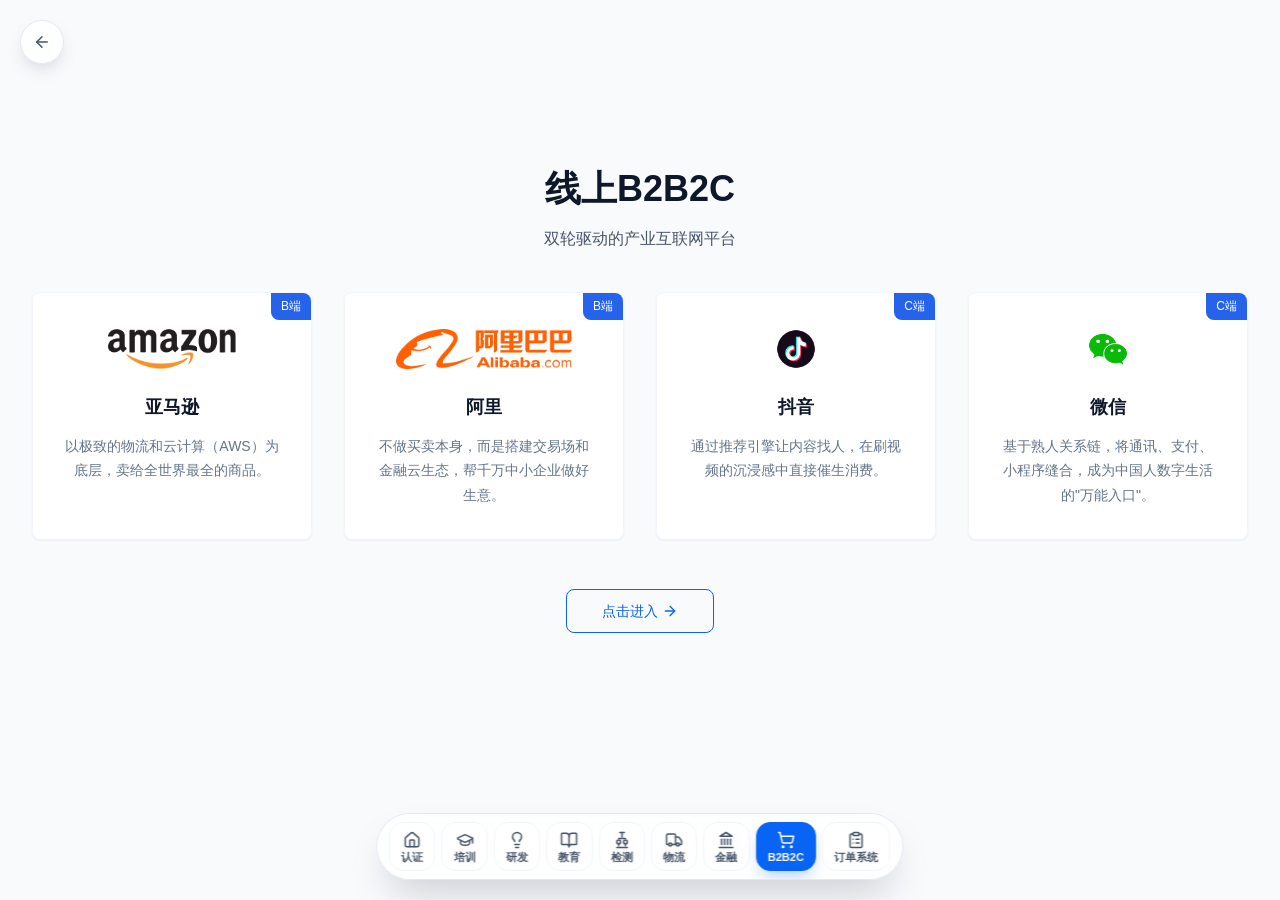
==== b2b2c.html @ 05de0dec "feat: 拆分九模块为独立页面，认证为首页，底部悬浮Dock导航" ====
<!DOCTYPE html>
<html lang="zh-CN">
<head>
  <meta charset="UTF-8" />
  <meta name="viewport" content="width=device-width, initial-scale=1.0" />
  <title>线上B2B2C · EDI 供应链协同平台</title>
  <meta name="description" content="亚马逊、阿里、抖音、微信，双轮驱动的产业互联网平台" />
  <link rel="stylesheet" href="css/style.css?v=20260826a" />
</head>
<body>

  <!-- 返回首页（浮动，不占用导航位） -->
  <a class="back-home" href="index.html" aria-label="返回首页">
    <svg class="icon" viewBox="0 0 24 24" fill="none" stroke="currentColor" stroke-width="2" stroke-linecap="round" stroke-linejoin="round" aria-hidden="true">
      <path d="m12 19-7-7 7-7" />
      <path d="M19 12H5" />
    </svg>
    <span class="back-home-tip">返回首页</span>
  </a>

  <!-- ============================================================
       线上B2B2C（独立模块页）
  ============================================================ -->
    <section class="section bg-slate-50" id="b2b2c">
    <div class="container">
      <header class="section-header reveal">
        <h2 class="section-title">线上B2B2C</h2>
        <p class="section-subtitle">双轮驱动的产业互联网平台</p>
      </header>

      <div class="card-grid card-grid-4 stagger">
        <article class="card-b2b2c card-hover-soft">
          <span class="b2b2c-badge">B端</span>
          <div class="b2b2c-logo">
            <img src="images/b2b2c/amazon.png" alt="亚马逊" />
          </div>
          <h3>亚马逊</h3>
          <p>以极致的物流和云计算（AWS）为底层，卖给全世界最全的商品。</p>
        </article>

        <article class="card-b2b2c card-hover-soft">
          <span class="b2b2c-badge">B端</span>
          <div class="b2b2c-logo">
            <img src="images/b2b2c/alibaba.png" alt="阿里" />
          </div>
          <h3>阿里</h3>
          <p>不做买卖本身，而是搭建交易场和金融云生态，帮千万中小企业做好生意。</p>
        </article>

        <article class="card-b2b2c card-hover-soft">
          <span class="b2b2c-badge">C端</span>
          <div class="b2b2c-logo">
            <img src="images/b2b2c/douyin.png" alt="抖音" />
          </div>
          <h3>抖音</h3>
          <p>通过推荐引擎让内容找人，在刷视频的沉浸感中直接催生消费。</p>
        </article>

        <article class="card-b2b2c card-hover-soft">
          <span class="b2b2c-badge">C端</span>
          <div class="b2b2c-logo">
            <img src="images/b2b2c/wechat.png" alt="微信" />
          </div>
          <h3>微信</h3>
          <p>基于熟人关系链，将通讯、支付、小程序缝合，成为中国人数字生活的"万能入口"。</p>
        </article>
      </div>

      <div class="section-footer reveal">
        <a href="order.html" class="btn-outline">
          点击进入
          <svg class="icon" viewBox="0 0 24 24" fill="none" stroke="currentColor" stroke-width="2" stroke-linecap="round" stroke-linejoin="round" aria-hidden="true">
            <path d="M5 12h14" />
            <path d="m12 5 7 7-7 7" />
          </svg>
        </a>
      </div>
    </div>
  </section>

  <script src="js/main.js?v=20260826a"></script>
</body>
</html>
---- css/style.css ----
/* ============================================================
   EDI 供应链协同平台 — 纯静态版样式表
   对应原 Next.js + Tailwind + framer-motion 的全部视觉效果
   ============================================================ */

/* ---------- 基础 ---------- */
*,
*::before,
*::after {
  margin: 0;
  padding: 0;
  box-sizing: border-box;
}

html {
  scroll-behavior: smooth;
}

body {
  font-family: -apple-system, BlinkMacSystemFont, "Segoe UI", "PingFang SC",
    "Hiragino Sans GB", "Microsoft YaHei", "Helvetica Neue", Arial, sans-serif;
  background: #ffffff;
  color: #0f172a; /* slate-900 */
  line-height: 1.6;
  -webkit-font-smoothing: antialiased;
  -moz-osx-font-smoothing: grayscale;
}

img {
  display: block;
  max-width: 100%;
}

a {
  text-decoration: none;
  color: inherit;
}

button {
  font-family: inherit;
  border: none;
  background: none;
  cursor: pointer;
}

.icon {
  width: 1em;
  height: 1em;
  flex-shrink: 0;
}

/* ---------- 布局 ---------- */
.section {
  padding: 4rem 0; /* py-16 */
  min-height: 0;
  overflow: hidden;
}

.container {
  max-width: 80rem; /* max-w-7xl */
  margin: 0 auto;
  padding: 0 1rem; /* px-4 */
}

.section-header {
  text-align: center;
  margin-bottom: 2.5rem; /* mb-10 */
}

.section-title {
  font-size: 1.875rem; /* text-3xl */
  font-weight: 700;
  color: #0f172a;
  margin-bottom: 1rem;
  line-height: 1.2;
}

.section-subtitle {
  color: #475569; /* slate-600 */
  max-width: 42rem;
  margin: 0 auto;
}

.section-footer {
  text-align: center;
  margin-top: 3rem; /* mt-12 */
}

/* ---------- 通用按钮 ---------- */
.btn-outline {
  display: inline-flex;
  align-items: center;
  justify-content: center;
  gap: 0.25rem;
  width: 148px;
  height: 44px;
  border-radius: 8px;
  border: 1px solid #0864f4;
  color: #0864f4;
  font-size: 0.875rem; /* text-sm */
  font-weight: 500;
  transition: background-color 0.2s, color 0.2s, transform 0.2s;
  vertical-align: middle;
}

.btn-outline .icon {
  width: 1rem;
  height: 1rem;
  transition: transform 0.2s;
}

.btn-outline:hover {
  background-color: #0864f4;
  color: #ffffff;
}

.btn-outline:hover .icon {
  transform: translateX(4px);
}

.mb-8 { margin-bottom: 2rem; }
.mb-10 { margin-bottom: 2.5rem; }

/* ---------- 徽章胶囊 ---------- */
.badge-pill {
  display: inline-flex;
  align-items: center;
  gap: 0.5rem;
  padding: 0.375rem 1rem; /* py-1.5 px-4 */
  margin-bottom: 1.25rem;
  border-radius: 8px;
  background: #eff6ff; /* blue-50 */
  border: 1px solid #dbeafe; /* blue-100 */
  color: #0864f4;
  font-size: 0.875rem;
  font-weight: 500;
}

.badge-pill .icon {
  width: 1rem;
  height: 1rem;
}

.badge-blue {
  padding: 0.5rem 1rem; /* py-2 px-4 */
  border: 1px solid #bfdbfe; /* blue-200 */
  color: #1d4ed8; /* blue-700 */
}

/* ============================================================
   1. Hero / 认证
   ============================================================ */
.section-hero {
  padding-top: 6rem; /* pt-24 */
  padding-bottom: 4rem; /* pb-16 */
}

.hero-grid {
  display: grid;
  grid-template-columns: 1fr;
  gap: 3rem; /* gap-12 */
  align-items: center;
}

.hero-desc {
  color: #475569;
  line-height: 1.75;
  margin-bottom: 1rem;
}

.hero-desc strong {
  color: #0f172a;
  font-weight: 500;
}

/* ---------- 认证视觉 ---------- */
.cert-visual {
  position: relative;
  aspect-ratio: 1 / 1;
  max-width: 32rem; /* max-w-lg */
  margin: 0 auto;
}

.ring {
  position: absolute;
  border-radius: 50%;
  border-style: dashed;
}

.ring-outer {
  inset: 0;
  border: 1px solid #e2e8f0; /* slate-200 */
  animation: spin-cw 36s linear infinite;
}

.ring-inner {
  inset: 2rem; /* inset-8 */
  border: 1px solid #dbeafe; /* blue-100 */
  animation: spin-ccw 26s linear infinite;
}

@keyframes spin-cw {
  to { transform: rotate(360deg); }
}

@keyframes spin-ccw {
  to { transform: rotate(-360deg); }
}

.cert-core {
  position: absolute;
  inset: 0;
  display: flex;
  align-items: center;
  justify-content: center;
}

/* 主圆内层相对容器：w-64 h-64 → sm:w-80 sm:h-80 */
.cert-core .cert-inner-wrap {
  position: relative;
  width: 16rem;  /* w-64 */
  height: 16rem;
}

@media (min-width: 640px) {
  .cert-core .cert-inner-wrap {
    width: 20rem; /* sm:w-80 */
    height: 20rem;
  }
}

/* 扩散光环（首尾透明，循环无跳变） */
@keyframes ripple-ring {
  0% {
    transform: scale(1);
    opacity: 0;
  }
  15% {
    transform: scale(1.22);
    opacity: 0.25;
  }
  75%,
  100% {
    transform: scale(1.22);
    opacity: 0;
  }
}

.ripple-ring {
  position: absolute;
  inset: 0;
  border-radius: 50%;
  background: rgba(45, 212, 191, 0.25); /* teal-400/25 */
  animation: ripple-ring 4.5s ease-out infinite;
  will-change: transform, opacity;
}

/* 绿色渐变主圆：极轻微呼吸 */
.cert-circle {
  position: absolute;
  inset: 0;
  border-radius: 50%;
  background: linear-gradient(135deg, #14b8a6, #059669, #115e59);
  box-shadow: 0 25px 50px -12px rgba(20, 184, 166, 0.3);
  animation: breath 5s ease-in-out infinite;
}

@keyframes breath {
  0%,
  100% {
    transform: scale(1);
  }
  50% {
    transform: scale(1.03);
  }
}

/* 中心白色圆盘 */
.cert-inner {
  position: absolute;
  inset: 1rem; /* inset-4 */
  border-radius: 50%;
  background: #ffffff;
  display: flex;
  flex-direction: column; /* 上下排布：图标在上、文字在下 */
  align-items: center;
  justify-content: center;
  text-align: center;
}

.cert-logo {
  width: 5rem; /* w-20 */
  height: 5rem;
  margin: 0 auto 1rem;
  border-radius: 50%;
  background: #f0fdfa; /* teal-50 */
  display: flex;
  align-items: center;
  justify-content: center;
  box-shadow: inset 0 2px 4px 0 rgba(0, 0, 0, 0.06);
}

.cert-logo .icon {
  width: 2.5rem; /* w-10 */
  height: 2.5rem;
  color: #0d9488; /* teal-600 */
}

.cert-name {
  font-size: 1.5rem; /* text-2xl */
  font-weight: 700;
  color: #0f172a;
  line-height: 1.2;
}

.cert-sub {
  font-size: 0.875rem; /* text-sm */
  color: #64748b; /* slate-500 */
}

/* 卫星圆点 */
.satellite {
  position: absolute;
  width: 2.5rem; /* w-10 */
  height: 2.5rem;
  margin-left: -1.25rem;
  margin-top: -1.25rem;
  border-radius: 50%;
  background: #ffffff;
  box-shadow: 0 10px 15px -3px rgba(15, 23, 42, 0.1);
  display: flex;
  align-items: center;
  justify-content: center;
  opacity: 0; /* 依次入场动画起始隐藏 */
  animation: sat-in 0.6s cubic-bezier(0.22, 1, 0.36, 1) both;
}

/* 认证卫星图标依次进入画面 */
@keyframes sat-in {
  0%   { opacity: 0; transform: scale(0.4) translateY(14px); }
  60%  { opacity: 1; transform: scale(1.1) translateY(-3px); }
  100% { opacity: 1; transform: scale(1) translateY(0); }
}

/* 依次延迟（cert-inner-wrap 子元素第 5~10 个） */
.satellite:nth-child(5)  { animation-delay: 0.15s; }
.satellite:nth-child(6)  { animation-delay: 0.28s; }
.satellite:nth-child(7)  { animation-delay: 0.41s; }
.satellite:nth-child(8)  { animation-delay: 0.54s; }
.satellite:nth-child(9)  { animation-delay: 0.67s; }
.satellite:nth-child(10) { animation-delay: 0.8s; }

.satellite .icon {
  width: 1.25rem; /* w-5 */
  height: 1.25rem;
  color: #0d9488; /* teal-600 */
}

/* ============================================================
   2. 培训 / 4. 教育 / 7. 供应链金融 — 通用卡片
   ============================================================ */
.bg-white { background: #ffffff; }
.bg-slate-50 { background: #f8fafc; }

.card-grid {
  display: grid;
  grid-template-columns: 1fr;
  gap: 1.5rem; /* gap-6 */
}

@media (min-width: 640px) {
  .card-grid {
    grid-template-columns: repeat(2, 1fr); /* sm:grid-cols-2 */
  }
}

@media (min-width: 1024px) {
  .card-grid-3 {
    grid-template-columns: repeat(3, 1fr); /* lg:grid-cols-3 */
  }
  .card-grid-4 {
    grid-template-columns: repeat(4, 1fr); /* lg:grid-cols-4 */
  }
  .card-grid {
    gap: 2rem; /* lg:gap-8 */
  }
}

.card {
  height: 100%;
  border-radius: 8px;
  background: #ffffff;
  border: 1px solid #f1f5f9; /* slate-100 */
  box-shadow: 0 1px 2px 0 rgba(15, 23, 42, 0.05);
  overflow: hidden;
  display: flex;
  flex-direction: column;
}

.card-hover {
  transition: box-shadow 0.3s, transform 0.3s;
}

/* 特异性需高于 .stagger.in-view > * 的 transform:none，否则 hover 上移会被覆盖 */
.card-grid .card-hover:hover {
  box-shadow: 0 20px 25px -5px rgba(15, 23, 42, 0.1);
  transform: translateY(-8px);
}

.card-hover-soft {
  transition: box-shadow 0.3s, transform 0.3s;
}

.card-hover-soft:hover {
  box-shadow: 0 20px 25px -5px rgba(15, 23, 42, 0.1);
  transform: translateY(-6px);
}

/* 供应链金融卡片 hover 标题变蓝 */
.card-hover-soft h3 {
  transition: color 0.3s ease;
}

.card-hover-soft:hover h3 {
  color: #2563eb; /* blue-600 */
}

/* 教育 / 供应链金融：卡片 hover 上移动效（在 card-hover 基础上加强） */
.card-grid-3 .card:hover {
  box-shadow: 0 24px 32px -8px rgba(15, 23, 42, 0.14);
  transform: translateY(-12px);
}

.card-img {
  position: relative;
  height: 190px;
  overflow: hidden;
  background: #f1f5f9;
}

.card-img-lg {
  height: 220px;
}

@media (min-width: 640px) {
  .card-img-lg {
    height: 240px;
  }
}

.card-img-16-9 {
  aspect-ratio: 16 / 9;
  height: auto;
}

.card-img img {
  width: 100%;
  height: 100%;
  object-fit: cover;
  transition: transform 0.5s;
}

.card:hover .card-img img {
  transform: scale(1.05);
}

.card-img-overlay {
  position: absolute;
  inset: 0;
  background: linear-gradient(to top, rgba(0, 0, 0, 0.3), transparent);
  opacity: 0;
  transition: opacity 0.3s;
}

.card:hover .card-img-overlay {
  opacity: 1;
}

.card-body {
  padding: 1.5rem; /* p-6 */
  flex: 1;
}

.card-body h3 {
  font-size: 1.125rem; /* text-lg */
  font-weight: 600;
  color: #0f172a;
  margin-bottom: 0.75rem;
  line-height: 1.4;
}

.card-body p {
  font-size: 0.875rem; /* text-sm */
  color: #475569;
  line-height: 1.75;
}

.card-title-line {
  display: flex;
  align-items: baseline;
  gap: 0.5rem;
  margin-bottom: 0.75rem;
}

.card-title-line h3 {
  margin-bottom: 0;
}

.card-en {
  font-size: 0.875rem;
  font-weight: 600;
  color: #2563eb; /* blue-600 */
}

/* 供应链金融文章卡片 */
.card-article h3 {
  font-weight: 700;
  margin-bottom: 0.75rem;
}

.card-article p {
  color: #64748b; /* slate-500 */
}

/* 文本截断 */
.line-clamp-1 {
  display: -webkit-box;
  -webkit-line-clamp: 1;
  -webkit-box-orient: vertical;
  overflow: hidden;
}

.line-clamp-3 {
  display: -webkit-box;
  -webkit-line-clamp: 3;
  -webkit-box-orient: vertical;
  overflow: hidden;
}

/* ============================================================
   3. 研发 — 左右分栏 + 统计
   ============================================================ */
.split-grid {
  display: grid;
  grid-template-columns: 1fr;
  gap: 3rem; /* gap-12 */
  align-items: center;
}

.split-top {
  align-items: flex-start; /* items-start */
}

@media (min-width: 1024px) {
  .split-grid {
    grid-template-columns: 1fr 1fr; /* lg:grid-cols-2 */
    gap: 4rem; /* lg:gap-16 */
  }
}

.split-text {
  max-width: 36rem; /* max-w-xl */
}

.media-frame {
  position: relative;
  aspect-ratio: 16 / 10;
  border-radius: 8px;
  overflow: hidden;
  box-shadow: 0 25px 50px -12px rgba(15, 23, 42, 0.1);
  background: #0f172a;
  transition: transform 0.3s;
}

.media-frame:hover {
  transform: scale(1.02);
}

.media-frame img {
  width: 100%;
  height: 100%;
  object-fit: cover;
}

.media-overlay {
  position: absolute;
  inset: 0;
  background: linear-gradient(to top right, rgba(15, 23, 42, 0.4), transparent, transparent);
}

/* 统计（研发：3 列） */
.stats-row-3 {
  display: grid;
  grid-template-columns: repeat(3, 1fr);
  gap: 1.5rem;
  border-top: 1px solid #f1f5f9;
  padding-top: 2rem;
}

.stat-value {
  font-size: 1.875rem; /* text-3xl */
  font-weight: 700;
  color: #0f172a;
  margin-bottom: 0.25rem;
  line-height: 1.2;
}

.stat-label {
  font-size: 0.875rem;
  color: #64748b;
}

/* ============================================================
   5. 检测 — 左中右错落图片 + 4 列统计
   ============================================================ */
.title-line {
  display: flex;
  align-items: center;
  gap: 0.75rem;
  margin-bottom: 1.5rem;
}

.title-bar {
  width: 0.25rem; /* w-1 */
  height: 1.25rem; /* h-5 */
  border-radius: 9999px;
  background: #2563eb; /* blue-600 */
}

.title-line h3 {
  font-size: 1.125rem;
  font-weight: 700;
  color: #0f172a;
}

.testing-imgs {
  position: relative;
  width: 100%;
  min-height: 330px;
  display: flex;
  align-items: flex-end;
  justify-content: center;
  gap: 0.5rem;
}

.t-img {
  width: 32%;
  object-fit: cover;
  border-radius: 0.5rem;
  transition: transform 0.3s;
}

.t-img:hover {
  transform: scale(1.02);
}

.t-img-left {
  height: 170px;
}

.t-img-center {
  height: 300px;
}

.t-img-right {
  height: 220px;
  margin-bottom: 50px;
}

/* 统计（检测：4 列） */
.stats-row-4 {
  display: grid;
  grid-template-columns: repeat(2, 1fr);
  padding: 2rem 0;
  margin-top: 2rem; /* 四组数据整体下移 32px */
}

@media (min-width: 1024px) {
  .stats-row-4 {
    grid-template-columns: repeat(4, 1fr);
  }
}

.stats-row-4 .stat {
  text-align: center;
}

.stats-row-4 .stat + .stat {
  border-left: none;
}

@media (min-width: 1024px) {
  .stats-row-4 .stat + .stat {
    border-left: 1px solid #e2e8f0; /* slate-200 */
  }
}

.stat-value-lg {
  font-size: 2.25rem; /* text-4xl */
  font-weight: 700;
  color: #0f172a;
  margin-bottom: 0.5rem;
  line-height: 1.2;
}

/* ============================================================
   6. 物流 — 文案 + 航线地图
   ============================================================ */
.section-logistics {
  padding-top: 3.5rem;
  padding-bottom: 2.5rem;
}

/* 物流板块标题上移 24px */
.section-logistics .section-header {
  margin-top: -1.5rem;
}

@media (min-width: 1024px) {
  .section-logistics {
    padding-top: 4rem;
    padding-bottom: 3.5rem;
  }
}

.logistics-grid {
  display: grid;
  grid-template-columns: 1fr;
  gap: 3rem;
  align-items: center;
}

@media (min-width: 1024px) {
  .logistics-grid {
    grid-template-columns: 2fr 3fr; /* 2/5 与 3/5 */
    gap: 4rem;
  }
}

.logistics-lead {
  font-size: 1.125rem; /* text-lg */
  font-weight: 700;
  color: #0f172a;
  line-height: 1.75;
  margin-bottom: 1rem;
}

.btn-logistics {
  display: inline-flex;
  align-items: center;
  justify-content: center;
  gap: 0.25rem;
  width: 148px;
  height: 44px;
  border-radius: 8px;
  border: 1px solid #0864f4;
  color: #0864f4;
  font-size: 0.875rem;
  font-weight: 500;
  transition: background-color 0.2s, color 0.2s, transform 0.2s;
}

.btn-logistics:hover {
  background-color: #0864f4;
  color: #ffffff;
}

.btn-logistics.active {
  background: #0864f4;
  border-color: #0864f4;
  color: #ffffff;
}

/* 物流统计 2×2 */
.logistics-stats {
  display: grid;
  grid-template-columns: repeat(2, 1fr);
  gap: 1.5rem 2rem; /* gap-x-8 gap-y-6 */
  margin-top: 2.5rem;
}

.log-stat {
  display: flex;
  flex-direction: column;
  gap: 0.25rem;
}

.log-stat-label {
  font-size: 0.875rem;
  color: #64748b;
}

.log-stat-value {
  font-size: 1.5rem;
  font-weight: 700;
  color: #0f172a;
  font-variant-numeric: tabular-nums;
  line-height: 1.2;
}

@media (min-width: 640px) {
  .log-stat-value {
    font-size: 1.875rem;
  }
}

/* 航线地图 */
.map-wrap {
  width: 100%;
  height: auto;
}

.map-wrap svg {
  display: block;
  width: 100%;
  height: auto;
}

/* ============================================================
   8. 线上 B2B2C — 徽章角标卡片
   ============================================================ */
.card-b2b2c {
  position: relative;
  height: 100%;
  display: flex;
  flex-direction: column;
  align-items: center;
  text-align: center;
  border-radius: 8px;
  background: #ffffff;
  border: 1px solid #f1f5f9;
  padding: 2rem; /* p-8 */
  box-shadow: 0 1px 2px 0 rgba(15, 23, 42, 0.05);
  transition: box-shadow 0.3s, transform 0.3s;
}

/* 卡片触发（hover）时整体上移 —— 特异性高于 .stagger.in-view > * 防止被覆盖 */
.card-grid .card-b2b2c:hover {
  box-shadow: 0 24px 32px -8px rgba(15, 23, 42, 0.14);
  transform: translateY(-12px);
}

.b2b2c-badge {
  position: absolute;
  top: 0;
  right: 0;
  padding: 0.25rem 0.625rem; /* px-2.5 py-1 */
  background: #2563eb; /* blue-600 */
  color: #ffffff;
  font-size: 0.75rem; /* text-xs */
  font-weight: 500;
  border-radius: 0 8px 0 8px;
}

.b2b2c-logo {
  height: 3rem; /* h-12 */
  display: flex;
  align-items: center;
  justify-content: center;
  margin-bottom: 1.25rem;
  transition: transform 0.3s ease;
}

/* 卡片触发（hover）时 logo 上移 */
.card-b2b2c:hover .b2b2c-logo {
  transform: translateY(-8px);
}

.b2b2c-logo img {
  height: 2.5rem; /* h-10 */
  width: auto;
  object-fit: contain;
}

.card-b2b2c h3 {
  font-size: 1.125rem;
  font-weight: 700;
  color: #0f172a;
  margin-bottom: 0.75rem;
}

.card-b2b2c p {
  flex: 1;
  font-size: 0.875rem;
  color: #64748b;
  line-height: 1.75;
}

/* ============================================================
   9. 订单系统 — Tab + AI 洞察
   ============================================================ */
.order-grid {
  display: grid;
  grid-template-columns: 1fr;
  gap: 1.5rem;
}

@media (min-width: 1024px) {
  .order-grid {
    grid-template-columns: 2fr 10fr; /* col-span-2 / col-span-10 */
    gap: 2rem;
  }
}

.order-tabs {
  display: flex;
  flex-direction: row;
  gap: 0.75rem;
}

@media (min-width: 1024px) {
  .order-tabs {
    flex-direction: column;
  }
}

.tab-btn {
  width: 100%;
  padding: 0.875rem 1rem; /* py-3.5 px-4 */
  border-radius: 8px;
  text-align: center;
  font-size: 0.875rem;
  font-weight: 500;
  transition: background-color 0.2s, color 0.2s;
}

.tab-btn:not(.active) {
  background: #f1f5f9; /* slate-100 */
  color: #334155; /* slate-700 */
}

.tab-btn:not(.active):hover {
  background: #e2e8f0; /* slate-200 */
}

.tab-btn.active {
  background: #2563eb; /* blue-600 */
  color: #ffffff;
  box-shadow: 0 4px 6px -1px rgba(37, 99, 235, 0.3);
}

.order-card {
  border-radius: 8px;
  background: #f8fafc; /* slate-50 */
  border: 1px solid #f1f5f9;
  padding: 1.5rem;
}

@media (min-width: 640px) {
  .order-card {
    padding: 2rem;
  }
}

@media (min-width: 1024px) {
  .order-card {
    padding: 2.5rem;
  }
}

.order-inner {
  display: grid;
  grid-template-columns: 1fr;
  gap: 1.5rem;
  align-items: center;
}

@media (min-width: 1024px) {
  .order-inner {
    grid-template-columns: 1fr 1fr;
    gap: 2rem;
  }
}

.order-content h3 {
  font-size: 18px;
  font-weight: 700;
  color: #0f172a;
  margin-bottom: 1.5rem;
  padding-left: 20px;
}

.order-features {
  padding-left: 20px;
  display: flex;
  flex-direction: column;
  gap: 1.25rem; /* space-y-5 */
}

.order-feature {
  display: flex;
  align-items: center;
  gap: 0.75rem;
}

.order-feature img {
  width: 1.5rem;
  height: 1.5rem;
  flex-shrink: 0;
}

.order-feature span {
  color: #334155;
  font-weight: 500;
}

/* ---- Tab 切换内容进入动效 ---- */
/* 优势点：依次淡入上浮 */
.feature-anim {
  opacity: 0;
  transform: translateY(10px);
  transition: opacity 0.4s ease, transform 0.4s ease;
}
.feature-anim.show {
  opacity: 1;
  transform: translateY(0);
}

/* 标题：左滑淡入 */
#orderTitle.tab-enter {
  animation: order-title-enter 0.4s ease;
}
@keyframes order-title-enter {
  from {
    opacity: 0;
    transform: translateX(-10px);
  }
  to {
    opacity: 1;
    transform: translateX(0);
  }
}

/* AI 洞察面板：上浮淡入 */
.ai-panel.tab-enter {
  animation: order-ai-enter 0.45s ease;
}
@keyframes order-ai-enter {
  from {
    opacity: 0;
    transform: translateY(10px);
  }
  to {
    opacity: 1;
    transform: translateY(0);
  }
}

.order-btn-wrap {
  padding-left: 20px;
  margin-top: 2rem;
}

/* 示意图 + AI 洞察面板 */
.order-demo {
  position: relative;
  border-radius: 8px;
  overflow: hidden;
  background: #ffffff;
  border: 1px solid #f1f5f9;
  box-shadow: 0 1px 2px 0 rgba(15, 23, 42, 0.05);
}

.order-demo-img {
  width: 100%;
  height: auto;
  object-fit: contain;
}

.ai-panel {
  position: absolute;
  left: 1rem;
  right: 1rem;
  bottom: 1rem;
  border-radius: 8px;
  background: rgba(255, 255, 255, 0.95);
  backdrop-filter: blur(8px);
  -webkit-backdrop-filter: blur(8px);
  border: 1px solid #dbeafe; /* blue-100 */
  box-shadow: 0 10px 15px -3px rgba(59, 130, 246, 0.15);
  padding: 1rem;
}

.ai-header {
  display: flex;
  align-items: center;
  gap: 0.5rem;
  margin-bottom: 0.5rem;
}

.ai-icon {
  width: 1.75rem;
  height: 1.75rem;
  border-radius: 50%;
  background: linear-gradient(135deg, #3b82f6, #22d3ee);
  display: flex;
  align-items: center;
  justify-content: center;
  box-shadow: 0 1px 2px 0 rgba(15, 23, 42, 0.1);
}

.ai-icon .icon {
  width: 1rem;
  height: 1rem;
  color: #ffffff;
}

.ai-title {
  font-size: 0.875rem;
  font-weight: 700;
  color: #1e293b; /* slate-800 */
}

.ai-live {
  margin-left: auto;
  display: flex;
  align-items: center;
  gap: 0.25rem;
  font-size: 11px;
  color: #3b82f6;
}

.ai-dot {
  width: 0.375rem;
  height: 0.375rem;
  border-radius: 50%;
  background: #4ade80; /* green-400 */
  animation: pulse-dot 1.5s ease-in-out infinite;
}

@keyframes pulse-dot {
  0%,
  100% {
    opacity: 1;
  }
  50% {
    opacity: 0.4;
  }
}

.ai-text {
  font-size: 13px;
  line-height: 1.7;
  color: #475569;
  min-height: 42px;
}

.ai-caret {
  display: inline-block;
  width: 2px;
  height: 1em;
  background: #3b82f6;
  margin-left: 2px;
  vertical-align: middle;
  animation: pulse-dot 1s ease-in-out infinite;
}

/* ============================================================
   滚动入场动画（替代 framer-motion AnimatedSection）
   ============================================================ */
.reveal {
  opacity: 0;
  transform: translateY(40px);
  transition: opacity 0.7s ease, transform 0.7s cubic-bezier(0.25, 0.25, 0, 1);
  will-change: opacity, transform;
}

.reveal.reveal-left {
  transform: translateX(-40px);
}

.reveal.reveal-right {
  transform: translateX(40px);
}

.reveal.in-view {
  opacity: 1;
  transform: none;
}

/* 交错入场（替代 StaggerContainer/StaggerItem） */
.stagger > * {
  opacity: 0;
  transform: translateY(30px);
  transition: opacity 0.6s ease, transform 0.6s cubic-bezier(0.25, 0.25, 0, 1);
  will-change: opacity, transform;
}

.stagger.in-view > * {
  opacity: 1;
  transform: none;
}

.stagger.in-view > *:nth-child(1) { transition-delay: 0s; }
.stagger.in-view > *:nth-child(2) { transition-delay: 0.1s; }
.stagger.in-view > *:nth-child(3) { transition-delay: 0.2s; }
.stagger.in-view > *:nth-child(4) { transition-delay: 0.3s; }
.stagger.in-view > *:nth-child(5) { transition-delay: 0.4s; }
.stagger.in-view > *:nth-child(6) { transition-delay: 0.5s; }

/* ---------- 响应式 ---------- */
@media (min-width: 640px) {
  .container {
    padding: 0 1.5rem; /* sm:px-6 */
  }

  .section-title {
    font-size: 2.25rem; /* sm:text-4xl */
  }

  .hero-grid {
    gap: 4rem; /* lg:gap-20 的降级 */
  }
}

@media (min-width: 1024px) {
  .container {
    padding: 0 2rem; /* lg:px-8 */
  }

  .section {
    padding: 5rem 0; /* lg:py-20 */
    min-height: 800px;
    display: flex;
    flex-direction: column;
    justify-content: center;
  }

  .section-hero {
    padding-top: 6rem;
    padding-bottom: 4rem;
  }

  .hero-grid {
    grid-template-columns: 1fr 1fr;
    gap: 5rem; /* lg:gap-20 */
  }
}

/* 动画降级：偏好减少动效的用户 */
@media (prefers-reduced-motion: reduce) {
  .reveal,
  .stagger > * {
    opacity: 1;
    transform: none;
    transition: none;
  }

  .ring-outer,
  .ring-inner,
  .cert-circle,
  .ripple-ring {
    animation: none;
  }
}

/* ============================================================
   平台总览 · 产业链光轨（模块入口，方案 A）
   ============================================================ */
.section-rail {
  min-height: 0;
  padding-top: 1.5rem;
}

body {
  padding-bottom: 96px; /* 给底部悬浮 Dock 留出空间 */
}

.rail-wrap {
  position: relative;
  overflow-x: auto;
  overflow-y: hidden;
  padding: 8.5rem 0 1.5rem; /* 上方留出简介卡弹出空间 */
  scrollbar-width: none;
  -ms-overflow-style: none;
  cursor: grab;
}

.rail-wrap::-webkit-scrollbar {
  display: none;
}

.rail-wrap.dragging {
  cursor: grabbing;
}

.rail-wrap.dragging .rail-node {
  pointer-events: none; /* 拖拽中不触发 hover */
}

.rail-track {
  position: relative;
  display: flex;
  align-items: flex-start;
  width: max-content;
  padding: 0 3rem;
  margin: 0 auto;
}

/* 贯穿线：底层灰线 + 上层流光 */
.rail-line {
  position: absolute;
  left: 3rem;
  right: 3rem;
  top: 28px;
  height: 2px;
  background: #e2e8f0;
  border-radius: 2px;
  overflow: hidden;
}

.rail-glow {
  position: absolute;
  top: 0;
  left: -140px;
  width: 140px;
  height: 2px;
  background: linear-gradient(90deg, transparent, #0864f4, #14b8a6, transparent);
  animation: rail-flow 4.2s linear infinite;
  will-change: left;
}

.rail-glow-2 {
  background: linear-gradient(90deg, transparent, #14b8a6, #0864f4, transparent);
  animation-delay: 2.1s;
}

@keyframes rail-flow {
  0% {
    left: -140px;
  }
  100% {
    left: 100%;
  }
}

.rail-node {
  position: relative;
  width: 132px;
  display: flex;
  flex-direction: column;
  align-items: center;
  text-align: center;
  flex-shrink: 0;
  user-select: none;
  -webkit-user-drag: none;
}

.rail-dot {
  position: relative;
  width: 56px;
  height: 56px;
  border-radius: 50%;
  background: #ffffff;
  border: 2px solid #dbeafe; /* blue-100 */
  display: flex;
  align-items: center;
  justify-content: center;
  color: #0864f4;
  box-shadow: 0 4px 10px -2px rgba(15, 23, 42, 0.08);
  transition: transform 0.3s cubic-bezier(0.22, 1, 0.36, 1), box-shadow 0.3s,
    border-color 0.3s, background 0.3s, color 0.3s;
  z-index: 1;
}

.rail-dot .icon {
  width: 1.5rem;
  height: 1.5rem;
}

/* 认证节点：teal 渐变主色（与 Hero 视觉呼应） */
.rail-dot-teal {
  background: linear-gradient(135deg, #14b8a6, #059669);
  border-color: transparent;
  color: #ffffff;
  box-shadow: 0 10px 20px -6px rgba(20, 184, 166, 0.45);
}

.rail-name {
  margin-top: 0.75rem;
  font-size: 0.875rem;
  font-weight: 600;
  color: #0f172a;
}

.rail-en {
  font-size: 0.6875rem;
  color: #94a3b8; /* slate-400 */
  letter-spacing: 0.06em;
  text-transform: uppercase;
  margin-top: 2px;
}

/* hover 弹出简介卡 */
.rail-pop {
  position: absolute;
  bottom: calc(100% + 14px);
  left: 50%;
  transform: translateX(-50%) translateY(6px) scale(0.94);
  width: 196px;
  background: #ffffff;
  border: 1px solid #f1f5f9;
  border-radius: 8px;
  box-shadow: 0 20px 25px -5px rgba(15, 23, 42, 0.12);
  padding: 0.875rem 1rem;
  opacity: 0;
  pointer-events: none;
  transition: opacity 0.25s ease, transform 0.25s cubic-bezier(0.22, 1, 0.36, 1);
  z-index: 5;
  text-align: left;
}

.rail-pop strong {
  display: block;
  font-size: 0.875rem;
  color: #0f172a;
  margin-bottom: 2px;
}

.rail-pop > span {
  display: block;
  font-size: 0.75rem;
  color: #64748b;
  line-height: 1.5;
}

.rail-pop .pop-arrow {
  display: inline-flex;
  align-items: center;
  gap: 0.25rem;
  margin-top: 0.5rem;
  font-size: 0.75rem;
  font-weight: 500;
  color: #0864f4;
}

.rail-pop .pop-arrow .icon {
  width: 0.875rem;
  height: 0.875rem;
  transition: transform 0.2s;
}

.rail-node:hover .rail-pop {
  opacity: 1;
  transform: translateX(-50%) translateY(0) scale(1);
}

.rail-node:hover .rail-pop .pop-arrow .icon {
  transform: translateX(3px);
}

.rail-node:hover .rail-dot {
  transform: translateY(-6px) scale(1.12);
  border-color: #0864f4;
  box-shadow: 0 16px 24px -8px rgba(8, 100, 244, 0.35);
}

.rail-node:hover .rail-dot-teal {
  border-color: transparent;
  box-shadow: 0 16px 26px -8px rgba(20, 184, 166, 0.55);
}

.rail-node:hover .rail-name {
  color: #0864f4;
}

.rail-hint {
  text-align: center;
  font-size: 0.75rem;
  color: #94a3b8;
  display: flex;
  align-items: center;
  justify-content: center;
  gap: 0.4rem;
  margin-top: 1rem;
}

.rail-hint .icon {
  width: 0.875rem;
  height: 0.875rem;
}

/* ============================================================
   悬浮 Dock 胶囊（模块快速导航，方案 C，JS 自动生成）
   ============================================================ */
.dock {
  position: fixed;
  left: 50%;
  bottom: 1.25rem;
  transform: translateX(-50%);
  display: flex;
  align-items: center;
  gap: 0.375rem;
  padding: 0.5rem 0.75rem;
  background: rgba(255, 255, 255, 0.82);
  backdrop-filter: blur(14px);
  -webkit-backdrop-filter: blur(14px);
  border: 1px solid #e2e8f0;
  border-radius: 999px;
  box-shadow: 0 20px 40px -12px rgba(15, 23, 42, 0.22);
  z-index: 100;
  max-width: calc(100vw - 2rem);
  overflow-x: auto;
  scrollbar-width: none;
  -ms-overflow-style: none;
}

.dock::-webkit-scrollbar {
  display: none;
}

.dock-label {
  font-size: 0.75rem;
  font-weight: 700;
  color: #0864f4;
  padding: 0 0.5rem 0 0.75rem;
  white-space: nowrap;
  display: flex;
  align-items: center;
  gap: 0.3rem;
}

.dock-label .icon {
  width: 0.875rem;
  height: 0.875rem;
}

.dock-sep {
  width: 1px;
  height: 22px;
  background: #e2e8f0;
  margin: 0 0.25rem;
  flex-shrink: 0;
}

.dock-item {
  position: relative;
  flex-shrink: 0;
}

.dock-btn {
  display: flex;
  flex-direction: column;
  align-items: center;
  gap: 0.2rem;
  padding: 0.45rem 0.7rem;
  border-radius: 14px;
  background: #ffffff;
  border: 1px solid #f1f5f9;
  color: #475569;
  transition: transform 0.25s cubic-bezier(0.22, 1, 0.36, 1), background 0.25s,
    color 0.25s, box-shadow 0.25s, border-color 0.25s;
}

.dock-btn .icon {
  width: 1.125rem;
  height: 1.125rem;
}

/* 图标下方的常显文字标签 */
.dock-name {
  font-size: 0.6875rem;
  font-weight: 600;
  line-height: 1;
  white-space: nowrap;
}

/* 悬停：蓝色描边 + 蓝字 + 上移 */
.dock-item:hover .dock-btn {
  transform: translateY(-6px);
  background: #ffffff;
  border-color: #0864f4;
  color: #0864f4;
  box-shadow: 0 12px 22px -10px rgba(8, 100, 244, 0.45);
}

.dock-item.is-teal:hover .dock-btn {
  border-color: #0d9488;
  color: #0d9488;
  box-shadow: 0 12px 22px -10px rgba(13, 148, 136, 0.45);
}

/* 当前所在模块：常亮高亮 */
.dock-btn.is-active {
  background: #0864f4;
  border-color: #0864f4;
  color: #ffffff;
  box-shadow: 0 8px 16px -6px rgba(8, 100, 244, 0.4);
}

.dock-item.is-teal .dock-btn.is-active {
  background: #0d9488;
  border-color: #0d9488;
  box-shadow: 0 8px 16px -6px rgba(13, 148, 136, 0.4);
}

.dock-item:hover .dock-btn.is-active {
  transform: translateY(-6px);
}

/* 悬停提示：显示图标完整名称 */
.dock-tip {
  position: absolute;
  bottom: calc(100% + 10px);
  left: 50%;
  transform: translateX(-50%) translateY(4px);
  white-space: nowrap;
  background: #0f172a;
  color: #ffffff;
  font-size: 0.75rem;
  font-weight: 500;
  padding: 0.3rem 0.7rem;
  border-radius: 6px;
  opacity: 0;
  pointer-events: none;
  transition: opacity 0.2s ease, transform 0.2s cubic-bezier(0.22, 1, 0.36, 1);
}

.dock-tip::after {
  content: "";
  position: absolute;
  top: 100%;
  left: 50%;
  transform: translateX(-50%);
  border: 4px solid transparent;
  border-top-color: #0f172a;
}

.dock-item:hover .dock-tip {
  opacity: 1;
  transform: translateX(-50%) translateY(0);
}

@media (max-width: 640px) {
  .dock-label {
    display: none; /* 小屏隐藏品牌位，保证按钮可滚动 */
  }

  .dock {
    padding: 0.375rem 0.5rem;
  }

  body {
    padding-bottom: 84px;
  }
}

/* ============================================================
   模块页：左上角返回首页浮动按钮
   ============================================================ */
.back-home {
  position: fixed;
  top: 1.25rem;
  left: 1.25rem;
  z-index: 100;
  width: 44px;
  height: 44px;
  border-radius: 50%;
  background: rgba(255, 255, 255, 0.85);
  backdrop-filter: blur(12px);
  -webkit-backdrop-filter: blur(12px);
  border: 1px solid #e2e8f0;
  color: #475569;
  display: flex;
  align-items: center;
  justify-content: center;
  box-shadow: 0 8px 20px -8px rgba(15, 23, 42, 0.25);
  transition: transform 0.25s cubic-bezier(0.22, 1, 0.36, 1), background 0.25s,
    color 0.25s, border-color 0.25s, box-shadow 0.25s;
}

.back-home .icon {
  width: 1.125rem;
  height: 1.125rem;
}

.back-home:hover {
  background: #0864f4;
  border-color: #0864f4;
  color: #ffffff;
  transform: translateX(-3px);
  box-shadow: 0 12px 24px -8px rgba(8, 100, 244, 0.5);
}

.back-home-tip {
  position: absolute;
  top: calc(100% + 10px);
  left: 50%;
  transform: translateX(-50%) translateY(4px);
  white-space: nowrap;
  background: #0f172a;
  color: #ffffff;
  font-size: 0.75rem;
  font-weight: 500;
  padding: 0.3rem 0.7rem;
  border-radius: 6px;
  opacity: 0;
  pointer-events: none;
  transition: opacity 0.2s ease, transform 0.2s cubic-bezier(0.22, 1, 0.36, 1);
}

.back-home:hover .back-home-tip {
  opacity: 1;
  transform: translateX(-50%) translateY(0);
}

/* ---------- 新增动效的降级 ---------- */
@media (prefers-reduced-motion: reduce) {
  .rail-glow {
    animation: none;
    opacity: 0.5;
  }
}


/* 灰色背景铺满整个页面 */
body:has(.bg-slate-50) { background-color: #f8fafc; }
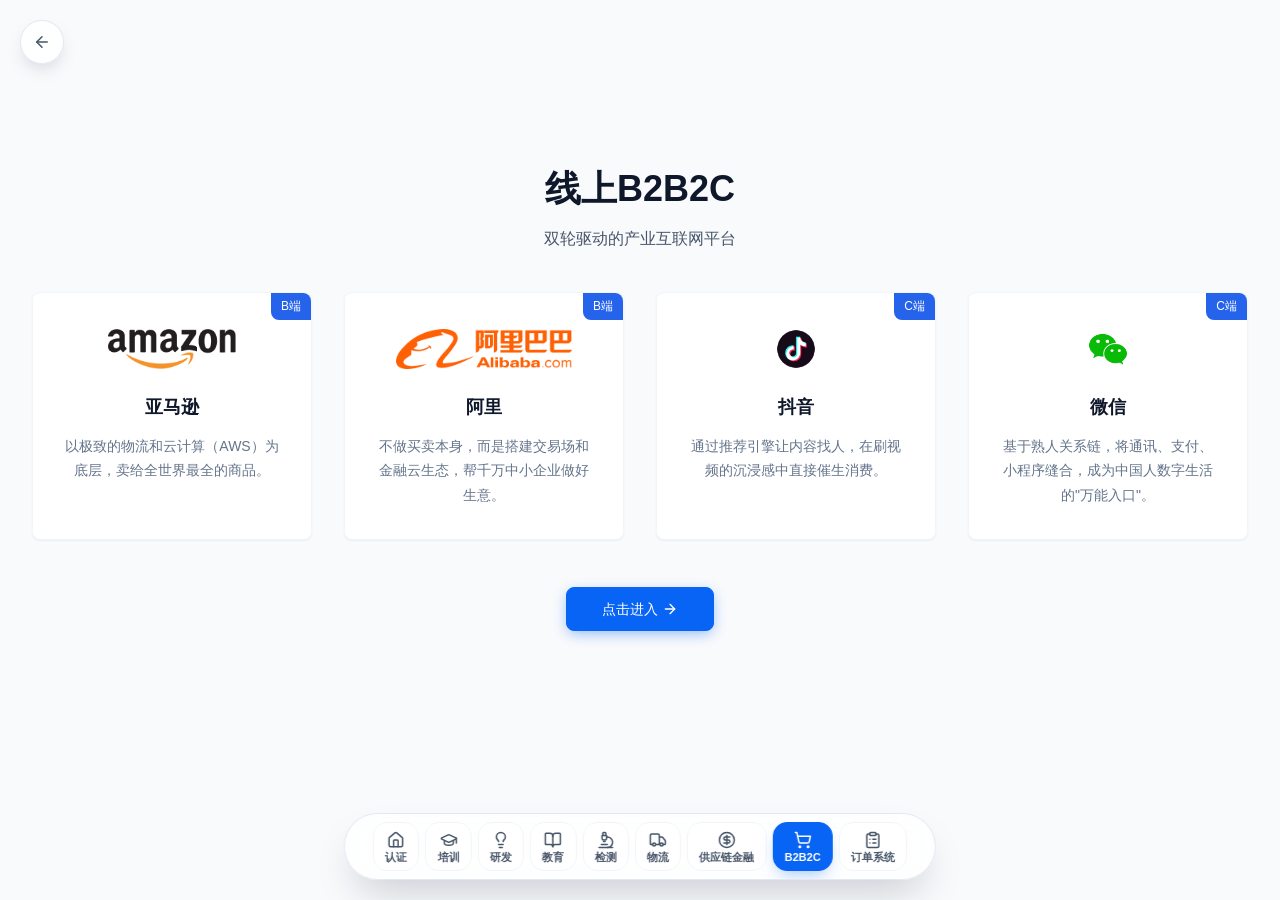
==== commit ca1140f8: "优化Dock图标、按钮样式、页面布局调整" ====
--- a/b2b2c.html
+++ b/b2b2c.html
@@ -67,7 +67,7 @@
       </div>
 
       <div class="section-footer reveal">
-        <a href="order.html" class="btn-outline">
+        <a href="#" class="btn-outline">
           点击进入
           <svg class="icon" viewBox="0 0 24 24" fill="none" stroke="currentColor" stroke-width="2" stroke-linecap="round" stroke-linejoin="round" aria-hidden="true">
             <path d="M5 12h14" />
--- a/css/style.css
+++ b/css/style.css
@@ -95,11 +95,14 @@
   width: 148px;
   height: 44px;
   border-radius: 8px;
+  background-color: #0864f4;
   border: 1px solid #0864f4;
-  color: #0864f4;
+  color: #ffffff;
   font-size: 0.875rem; /* text-sm */
   font-weight: 500;
-  transition: background-color 0.2s, color 0.2s, transform 0.2s;
+  box-shadow: 0 4px 14px -2px rgba(8, 100, 244, 0.45);
+  transform: translateY(-2px);
+  transition: all 0.25s cubic-bezier(0.22, 1, 0.36, 1);
   vertical-align: middle;
 }
 
@@ -110,8 +113,11 @@
 }
 
 .btn-outline:hover {
-  background-color: #0864f4;
+  background-color: #0652c4;
+  border-color: #0652c4;
   color: #ffffff;
+  transform: translateY(-4px);
+  box-shadow: 0 8px 24px -4px rgba(8, 100, 244, 0.55);
 }
 
 .btn-outline:hover .icon {
@@ -753,16 +759,22 @@
   width: 148px;
   height: 44px;
   border-radius: 8px;
+  background-color: #0864f4;
   border: 1px solid #0864f4;
-  color: #0864f4;
+  color: #ffffff;
   font-size: 0.875rem;
   font-weight: 500;
-  transition: background-color 0.2s, color 0.2s, transform 0.2s;
+  box-shadow: 0 4px 14px -2px rgba(8, 100, 244, 0.45);
+  transform: translateY(-2px);
+  transition: all 0.25s cubic-bezier(0.22, 1, 0.36, 1);
 }
 
 .btn-logistics:hover {
-  background-color: #0864f4;
+  background-color: #0652c4;
+  border-color: #0652c4;
   color: #ffffff;
+  transform: translateY(-4px);
+  box-shadow: 0 8px 24px -4px rgba(8, 100, 244, 0.55);
 }
 
 .btn-logistics.active {
@@ -1491,7 +1503,7 @@
   display: flex;
   align-items: center;
   gap: 0.375rem;
-  padding: 0.5rem 0.75rem;
+  padding: 0.5rem 1.75rem;
   background: rgba(255, 255, 255, 0.82);
   backdrop-filter: blur(14px);
   -webkit-backdrop-filter: blur(14px);
